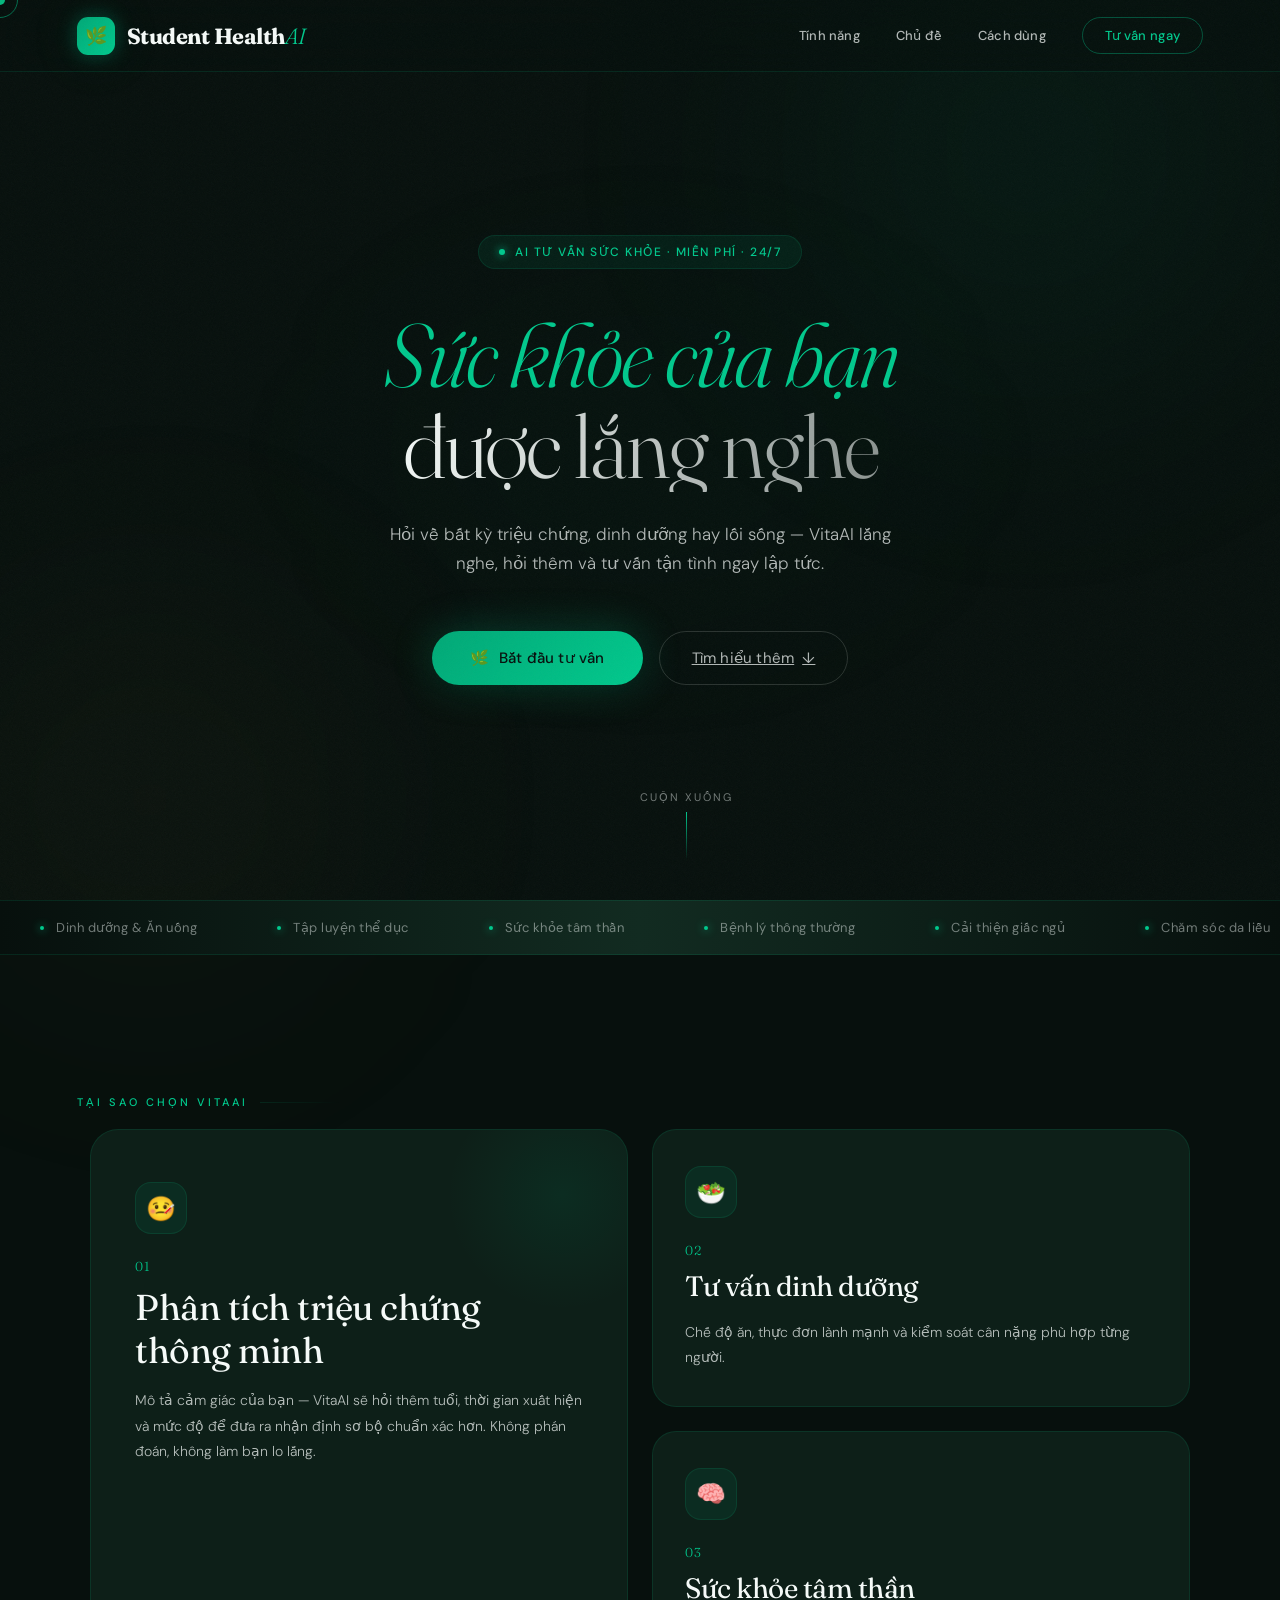
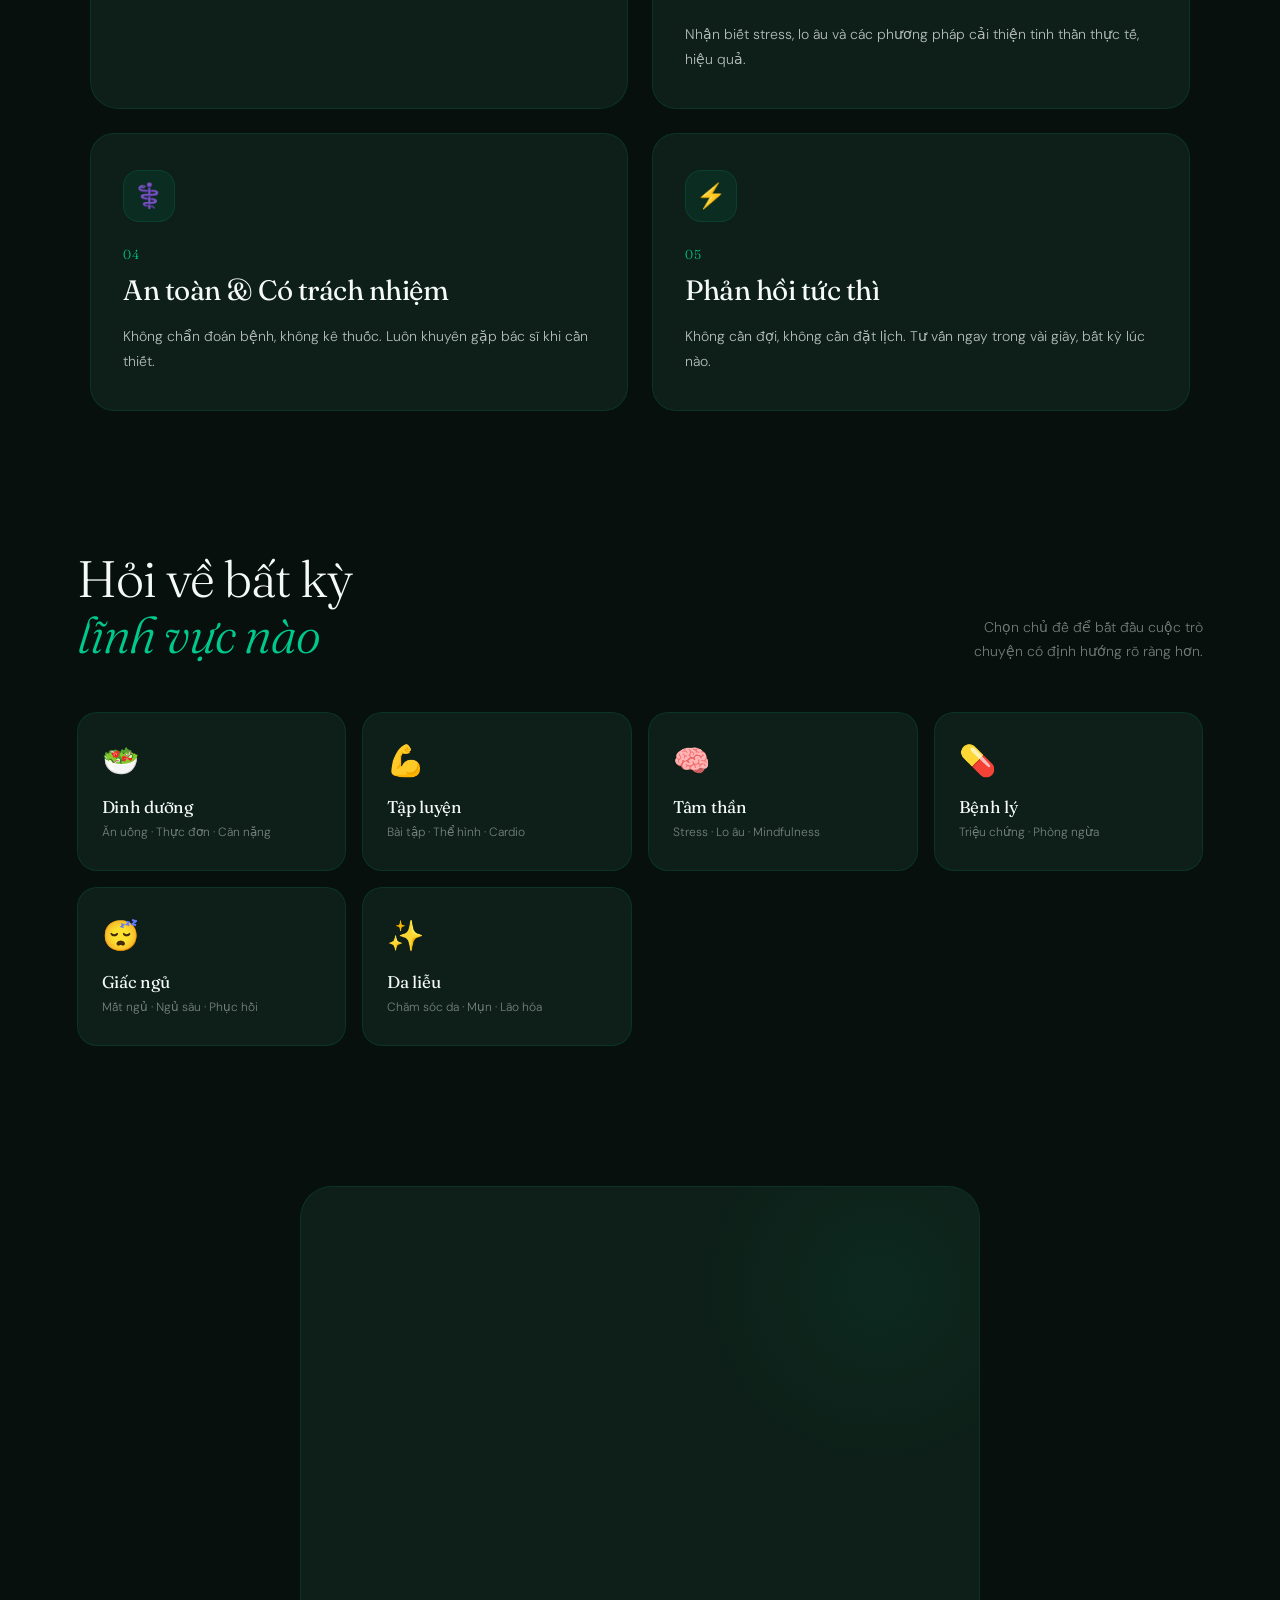
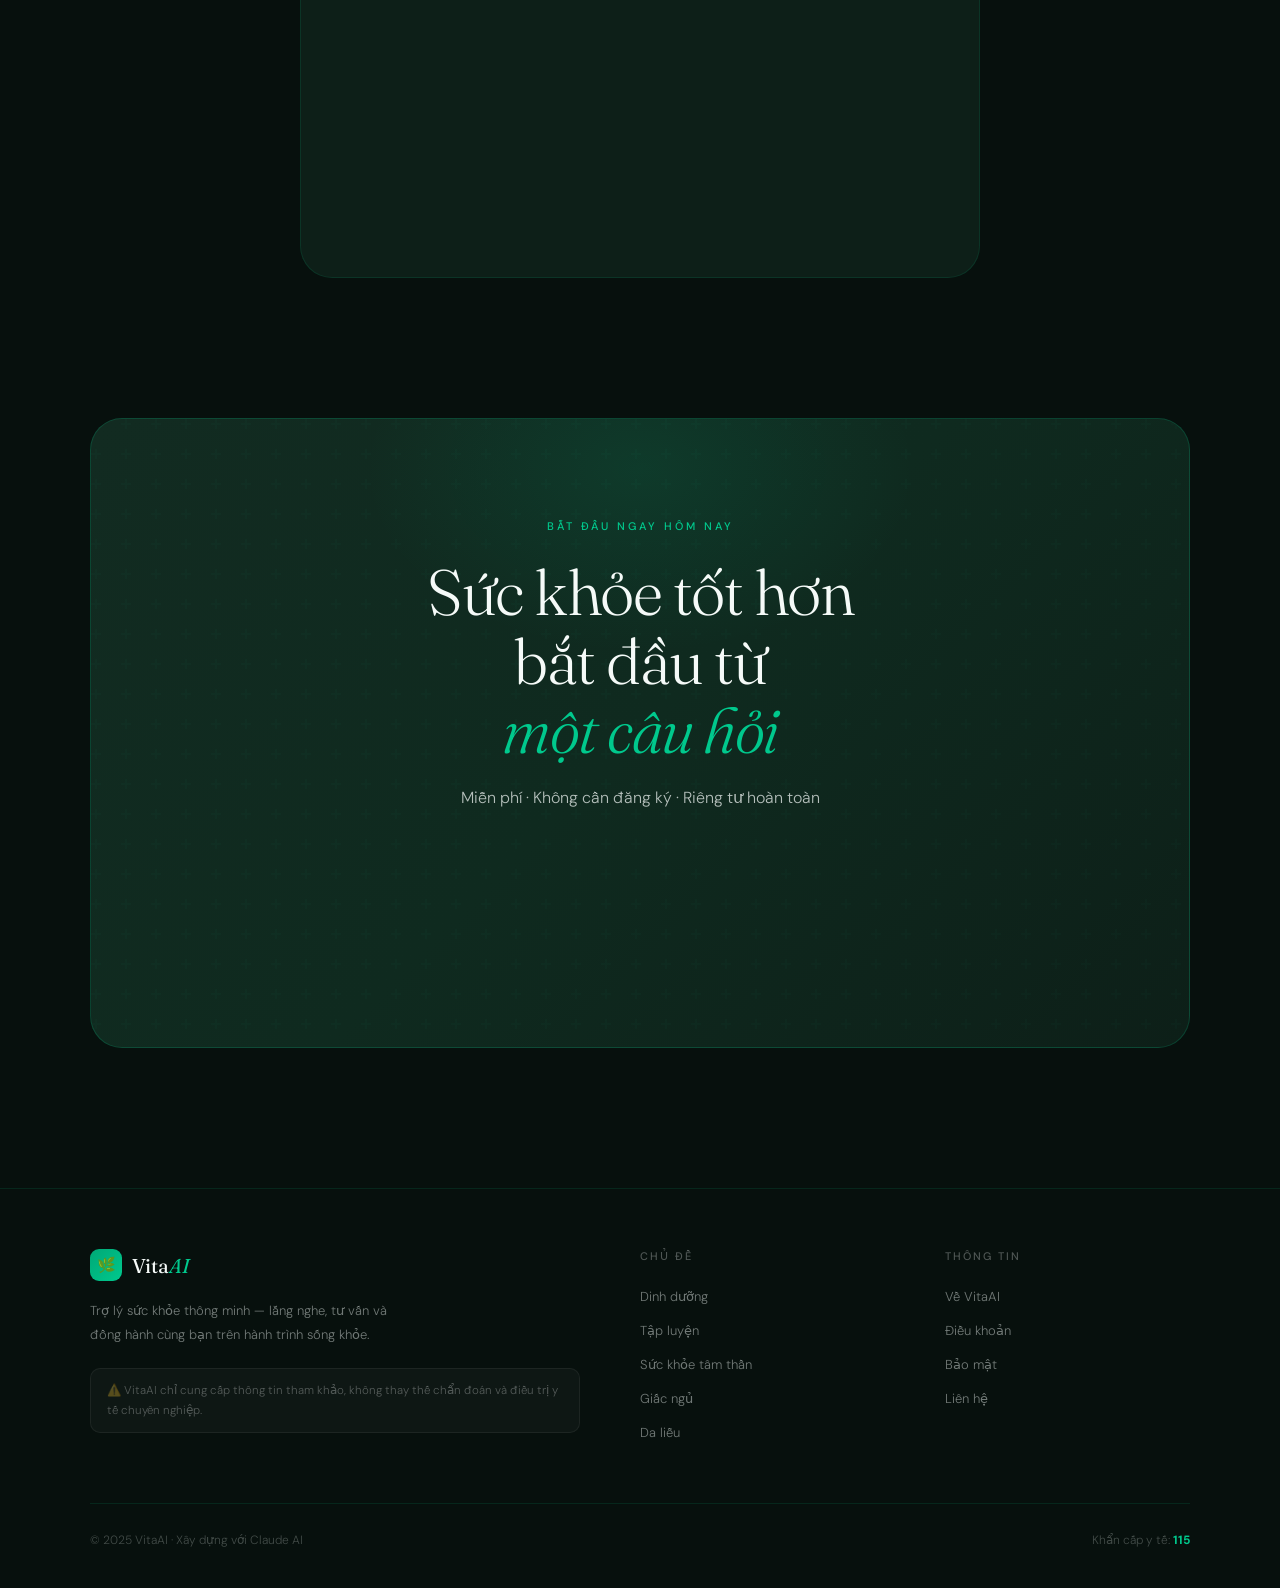
==== intro.html @ c7081c36 "Add files via upload" ====
<!DOCTYPE html>
<html lang="vi">
<head>
<meta charset="UTF-8">
<meta name="viewport" content="width=device-width, initial-scale=1.0">
<title>Student health AI — Tư Vấn Sức Khỏe</title>
<link href="https://fonts.googleapis.com/css2?family=Fraunces:ital,opsz,wght@0,9..144,300;0,9..144,400;0,9..144,700;1,9..144,300;1,9..144,600&family=DM+Sans:wght@300;400;500&display=swap" rel="stylesheet">
<style>
*,*::before,*::after{box-sizing:border-box;margin:0;padding:0}

:root{
  --ink:#07100d;
  --ink2:#0d1f18;
  --ink3:#122b21;
  --jade:#00c98d;
  --jade2:#00a876;
  --jade-glow:rgba(0,201,141,0.18);
  --jade-pale:rgba(0,201,141,0.08);
  --gold:#d4a843;
  --gold-pale:rgba(212,168,67,0.12);
  --white:#f5faf8;
  --fog:rgba(245,250,248,0.55);
  --mist:rgba(245,250,248,0.08);
  --border:rgba(0,201,141,0.12);
  --text-dim:rgba(245,250,248,0.45);
  --text-mid:rgba(245,250,248,0.72);
}

html{scroll-behavior:smooth;overflow-x:hidden}
body{font-family:'DM Sans',sans-serif;background:var(--ink);color:var(--white);overflow-x:hidden;cursor:default}

/* ── CURSOR ── */
.cursor{
  position:fixed;width:10px;height:10px;
  background:var(--jade);border-radius:50%;
  pointer-events:none;z-index:9999;
  transition:transform .15s ease,opacity .3s;
  transform:translate(-50%,-50%);
  mix-blend-mode:difference;
}

.cursor-ring{
  position:fixed;width:36px;height:36px;
  border:1.5px solid rgba(0,201,141,0.5);
  border-radius:50%;pointer-events:none;z-index:9998;
  transform:translate(-50%,-50%);
  transition:width .25s,height .25s,border-color .25s;
}

body:has(a:hover) .cursor-ring,
body:has(button:hover) .cursor-ring{
  width:52px;height:52px;
  border-color:rgba(0,201,141,0.9);
}

/* ── GRAIN ── */
.grain{
  position:fixed;inset:0;pointer-events:none;z-index:999;opacity:.035;
  background-image:url("data:image/svg+xml,%3Csvg viewBox='0 0 512 512' xmlns='http://www.w3.org/2000/svg'%3E%3Cfilter id='n'%3E%3CfeTurbulence type='fractalNoise' baseFrequency='.75' numOctaves='4' stitchTiles='stitch'/%3E%3C/filter%3E%3Crect width='100%25' height='100%25' filter='url(%23n)'/%3E%3C/svg%3E");
  background-size:200px;
  animation:grainAnim 8s steps(10) infinite;
}

@keyframes grainAnim{
  0%{transform:translate(0,0)}
  10%{transform:translate(-2%,-3%)}
  20%{transform:translate(3%,2%)}
  30%{transform:translate(-1%,4%)}
  40%{transform:translate(4%,-1%)}
  50%{transform:translate(-3%,3%)}
  60%{transform:translate(2%,-4%)}
  70%{transform:translate(-4%,1%)}
  80%{transform:translate(1%,3%)}
  90%{transform:translate(3%,-2%)}
  100%{transform:translate(-1%,-1%)}
}

/* ── AMBIENT LIGHTS ── */
.ambient{position:fixed;pointer-events:none;border-radius:50%;filter:blur(120px);z-index:0}
.amb1{top:-200px;right:-100px;width:700px;height:700px;background:radial-gradient(circle,rgba(0,201,141,0.07) 0%,transparent 70%);animation:ambFloat 12s ease-in-out infinite}
.amb2{bottom:-200px;left:-150px;width:600px;height:600px;background:radial-gradient(circle,rgba(212,168,67,0.05) 0%,transparent 70%);animation:ambFloat 16s ease-in-out infinite reverse}
.amb3{top:50%;left:50%;transform:translate(-50%,-50%);width:800px;height:400px;background:radial-gradient(ellipse,rgba(0,201,141,0.04) 0%,transparent 65%)}

@keyframes ambFloat{
  0%,100%{transform:translate(0,0) scale(1)}
  50%{transform:translate(30px,-30px) scale(1.05)}
}

/* ── NAV ── */
nav{
  position:fixed;top:0;left:0;right:0;z-index:100;
  display:flex;align-items:center;justify-content:space-between;
  padding:0 6%;height:72px;
  background:rgba(7,16,13,0.7);
  backdrop-filter:blur(32px);
  -webkit-backdrop-filter:blur(32px);
  border-bottom:1px solid var(--border);
  transition:all .3s;
}

.logo{display:flex;align-items:center;gap:12px;text-decoration:none}

.logo-mark{
  width:38px;height:38px;
  background:linear-gradient(135deg,var(--jade2),var(--jade));
  border-radius:11px;
  display:flex;align-items:center;justify-content:center;
  font-size:18px;
  box-shadow:0 0 20px rgba(0,201,141,0.3),0 0 60px rgba(0,201,141,0.1);
}

.logo-type{
  font-family:'Fraunces',serif;
  font-size:22px;font-weight:700;
  color:var(--white);letter-spacing:-0.5px;
}

.logo-type em{font-style:italic;color:var(--jade);font-weight:300}

.nav-right{display:flex;align-items:center;gap:36px}

.nav-link{
  font-size:13px;font-weight:500;
  color:var(--text-mid);
  text-decoration:none;
  transition:color .2s;
  letter-spacing:0.2px;
}

.nav-link:hover{color:var(--white)}

.nav-btn{
  background:transparent;
  border:1px solid rgba(0,201,141,0.35);
  border-radius:30px;
  padding:9px 22px;
  font-size:13px;font-weight:500;
  color:var(--jade);cursor:pointer;
  font-family:'DM Sans',sans-serif;
  transition:all .25s;
  letter-spacing:0.3px;
}

.nav-btn:hover{
  background:var(--jade);color:var(--ink);
  box-shadow:0 0 30px rgba(0,201,141,0.3);
}

/* ── HERO ── */
.hero{
  min-height:100vh;
  display:flex;flex-direction:column;
  align-items:center;justify-content:center;
  text-align:center;
  padding:100px 6% 80px;
  position:relative;z-index:2;
}

.hero-eyebrow{
  display:inline-flex;align-items:center;gap:10px;
  border:1px solid var(--border);
  border-radius:30px;
  padding:8px 20px;
  font-size:12px;font-weight:500;
  color:var(--jade);
  letter-spacing:1.5px;text-transform:uppercase;
  margin-bottom:40px;
  background:var(--jade-pale);
  opacity:0;
  animation:riseUp .8s ease .1s forwards;
}

.eyebrow-dot{
  width:6px;height:6px;background:var(--jade);
  border-radius:50%;
  box-shadow:0 0 8px var(--jade);
  animation:dotPulse 2s infinite;
}

@keyframes dotPulse{
  0%,100%{box-shadow:0 0 8px var(--jade);opacity:1}
  50%{box-shadow:0 0 20px var(--jade);opacity:.6}
}

.hero-h1{
  font-family:'Fraunces',serif;
  font-size:clamp(52px,7vw,96px);
  font-weight:300;
  line-height:1.02;
  letter-spacing:-2px;
  color:var(--white);
  margin-bottom:28px;
  max-width:900px;
  opacity:0;
  animation:riseUp .9s ease .25s forwards;
}

.hero-h1 .italic{
  font-style:italic;
  font-weight:300;
  color:var(--jade);
  display:block;
}

.hero-h1 .line2{
  display:block;
  background:linear-gradient(90deg,var(--white) 0%,rgba(245,250,248,.55) 100%);
  -webkit-background-clip:text;
  -webkit-text-fill-color:transparent;
  background-clip:text;
}

.hero-sub{
  font-size:17px;font-weight:300;
  color:var(--text-mid);
  line-height:1.75;
  max-width:520px;
  margin:0 auto 52px;
  opacity:0;
  animation:riseUp .9s ease .4s forwards;
}

.hero-actions{
  display:flex;gap:16px;justify-content:center;flex-wrap:wrap;
  opacity:0;
  animation:riseUp .9s ease .55s forwards;
}

.btn-main{
  background:linear-gradient(135deg,var(--jade2),var(--jade));
  color:var(--ink);
  padding:16px 38px;border-radius:50px;
  font-size:15px;font-weight:500;
  border:none;cursor:pointer;
  display:inline-flex;align-items:center;gap:10px;
  font-family:'DM Sans',sans-serif;
  box-shadow:0 0 40px rgba(0,201,141,0.25),0 8px 24px rgba(0,0,0,0.3);
  transition:all .3s;
  letter-spacing:0.2px;
}

.btn-main:hover{
  transform:translateY(-3px);
  box-shadow:0 0 60px rgba(0,201,141,0.4),0 16px 40px rgba(0,0,0,0.4);
}

.btn-ghost{
  background:transparent;
  color:var(--text-mid);
  padding:16px 32px;border-radius:50px;
  font-size:15px;font-weight:400;
  border:1px solid rgba(245,250,248,0.15);cursor:pointer;
  display:inline-flex;align-items:center;gap:8px;
  font-family:'DM Sans',sans-serif;
  transition:all .25s;letter-spacing:0.2px;
}

.btn-ghost:hover{color:var(--white);border-color:rgba(245,250,248,0.4)}

/* Hero scroll indicator */
.scroll-hint{
  position:absolute;bottom:40px;left:50%;transform:translateX(-50%);
  display:flex;flex-direction:column;align-items:center;gap:8px;
  opacity:0;animation:riseUp .9s ease 1.2s forwards;
}

.scroll-hint span{font-size:11px;color:var(--text-dim);letter-spacing:2px;text-transform:uppercase}

.scroll-line{
  width:1px;height:48px;
  background:linear-gradient(to bottom,var(--jade),transparent);
  animation:scrollDrop 2s ease-in-out infinite;
}

@keyframes scrollDrop{
  0%{transform:scaleY(0);transform-origin:top}
  50%{transform:scaleY(1);transform-origin:top}
  51%{transform:scaleY(1);transform-origin:bottom}
  100%{transform:scaleY(0);transform-origin:bottom}
}

/* ── MARQUEE STRIP ── */
.strip{
  position:relative;z-index:2;
  border-top:1px solid var(--border);
  border-bottom:1px solid var(--border);
  padding:18px 0;
  overflow:hidden;
  background:linear-gradient(90deg,var(--ink),var(--ink3),var(--ink));
}

.strip-track{
  display:flex;gap:0;
  animation:marquee 25s linear infinite;
  width:max-content;
}

.strip-item{
  display:flex;align-items:center;gap:12px;
  padding:0 40px;
  font-size:13px;font-weight:400;
  color:var(--text-dim);
  letter-spacing:0.5px;
  white-space:nowrap;
}

.strip-item .dot{
  width:4px;height:4px;background:var(--jade);border-radius:50%;
  box-shadow:0 0 8px var(--jade);
}

@keyframes marquee{
  0%{transform:translateX(0)}
  100%{transform:translateX(-50%)}
}

/* ── FEATURES ── */
.features{
  padding:140px 6%;
  position:relative;z-index:2;
}

.section-label{
  font-size:11px;font-weight:500;
  color:var(--jade);
  letter-spacing:3px;text-transform:uppercase;
  margin-bottom:20px;
  display:flex;align-items:center;gap:12px;
}

.section-label::after{
  content:'';flex:1;height:1px;
  background:linear-gradient(to right,var(--border),transparent);
  max-width:80px;
}

.feat-layout{
  display:grid;
  grid-template-columns:1fr 1fr;
  gap:24px;
  max-width:1100px;margin:0 auto;
}

.feat-big{
  grid-row:span 2;
  background:var(--ink2);
  border:1px solid var(--border);
  border-radius:28px;
  padding:52px 44px;
  position:relative;overflow:hidden;
  transition:border-color .3s;
}

.feat-big::before{
  content:'';
  position:absolute;top:-60px;right:-60px;
  width:250px;height:250px;
  background:radial-gradient(circle,rgba(0,201,141,0.08) 0%,transparent 65%);
  border-radius:50%;
  transition:all .5s;
}

.feat-big:hover{border-color:rgba(0,201,141,0.3)}
.feat-big:hover::before{width:400px;height:400px;opacity:1.5}

.feat-small{
  background:var(--ink2);
  border:1px solid var(--border);
  border-radius:24px;
  padding:36px 32px;
  position:relative;overflow:hidden;
  transition:all .3s;
}

.feat-small:hover{
  border-color:rgba(0,201,141,0.25);
  transform:translateY(-4px);
  background:var(--ink3);
}

.feat-icon{
  width:52px;height:52px;
  background:var(--jade-pale);
  border:1px solid var(--border);
  border-radius:16px;
  display:flex;align-items:center;justify-content:center;
  font-size:24px;
  margin-bottom:24px;
  transition:all .3s;
}

.feat-big:hover .feat-icon,
.feat-small:hover .feat-icon{
  background:rgba(0,201,141,0.15);
  border-color:rgba(0,201,141,0.3);
  box-shadow:0 0 20px rgba(0,201,141,0.15);
}

.feat-num{
  font-family:'Fraunces',serif;
  font-size:13px;font-weight:300;
  color:var(--jade);
  margin-bottom:12px;
  letter-spacing:1px;
}

.feat-h3{
  font-family:'Fraunces',serif;
  font-size:28px;font-weight:400;
  color:var(--white);
  line-height:1.2;
  margin-bottom:16px;
  letter-spacing:-0.5px;
}

.feat-big .feat-h3{font-size:36px}

.feat-p{
  font-size:14px;font-weight:300;
  color:var(--text-mid);
  line-height:1.8;
}

/* ── TOPICS ── */
.topics{
  padding:0 6% 140px;
  position:relative;z-index:2;
}

.topics-header{
  display:flex;align-items:flex-end;justify-content:space-between;
  margin-bottom:48px;
}

.topics-title{
  font-family:'Fraunces',serif;
  font-size:clamp(34px,4vw,52px);font-weight:300;
  color:var(--white);
  letter-spacing:-1px;
  line-height:1.1;
}

.topics-title em{font-style:italic;color:var(--jade)}

.topics-sub{
  font-size:14px;font-weight:300;
  color:var(--text-dim);
  max-width:260px;
  text-align:right;line-height:1.7;
}

.topics-grid{
  display:grid;
  grid-template-columns:repeat(4,1fr);
  gap:16px;
}

.topic-card{
  background:var(--ink2);
  border:1px solid var(--border);
  border-radius:20px;
  padding:28px 24px;
  cursor:pointer;
  transition:all .3s cubic-bezier(.34,1.4,.64,1);
  text-decoration:none;display:block;
  position:relative;overflow:hidden;
}

.topic-card::after{
  content:'→';
  position:absolute;
  top:20px;right:20px;
  font-size:16px;
  color:var(--jade);
  opacity:0;
  transition:all .3s;
  transform:translate(-4px,4px);
}

.topic-card:hover{
  transform:translateY(-6px);
  border-color:rgba(0,201,141,0.35);
  background:var(--ink3);
  box-shadow:0 20px 60px rgba(0,0,0,0.4),0 0 40px rgba(0,201,141,0.08);
}

.topic-card:hover::after{opacity:1;transform:translate(0,0)}

.topic-emoji{font-size:30px;margin-bottom:16px;display:block}

.topic-name{
  font-family:'Fraunces',serif;
  font-size:17px;font-weight:400;
  color:var(--white);
  margin-bottom:6px;
  letter-spacing:-0.3px;
}

.topic-desc{
  font-size:12px;font-weight:300;
  color:var(--text-dim);
  line-height:1.6;
}

/* ── HOW ── */
.how{
  padding:0 6% 140px;
  position:relative;z-index:2;
}

.how-inner{
  background:var(--ink2);
  border:1px solid var(--border);
  border-radius:32px;
  padding:72px;
  max-width:1100px;margin:0 auto;
  display:grid;
  grid-template-columns:1fr;
  gap:0;
  align-items:center;
  max-width:680px;
  position:relative;overflow:hidden;
}

.how-inner::before{
  content:'';
  position:absolute;
  top:-100px;right:-100px;
  width:400px;height:400px;
  background:radial-gradient(circle,rgba(0,201,141,0.06) 0%,transparent 65%);
  border-radius:50%;pointer-events:none;
}

.how-steps-list{
  display:flex;flex-direction:column;gap:0;
}

.how-step{
  display:flex;gap:20px;
  padding:28px 0;
  border-bottom:1px solid var(--border);
  transition:all .3s;
}

.how-step:first-child{padding-top:0}
.how-step:last-child{border-bottom:none;padding-bottom:0}

.how-step:hover .step-num{background:var(--jade);color:var(--ink)}

.step-num{
  width:36px;height:36px;
  border:1px solid var(--border);
  border-radius:10px;
  display:flex;align-items:center;justify-content:center;
  font-family:'Fraunces',serif;
  font-size:15px;font-weight:400;
  color:var(--jade);
  flex-shrink:0;
  transition:all .3s;
}

.step-content{}
.step-t{font-size:15px;font-weight:500;color:var(--white);margin-bottom:5px}
.step-d{font-size:13px;font-weight:300;color:var(--text-mid);line-height:1.7}

/* Chat preview in how section */
.chat-preview{
  background:var(--ink);
  border:1px solid var(--border);
  border-radius:24px;
  overflow:hidden;
}

.cp-hdr{
  background:linear-gradient(135deg,var(--ink3),#1a3d2d);
  padding:18px 20px;
  display:flex;align-items:center;gap:12px;
  border-bottom:1px solid var(--border);
}

.cp-av2{
  width:38px;height:38px;
  background:linear-gradient(135deg,var(--jade2),var(--jade));
  border-radius:50%;
  display:flex;align-items:center;justify-content:center;
  font-size:18px;
  box-shadow:0 0 16px rgba(0,201,141,0.3);
  position:relative;
}

.cp-av2::after{
  content:'';
  position:absolute;bottom:1px;right:1px;
  width:9px;height:9px;background:#4ade80;
  border-radius:50%;border:2px solid var(--ink3);
}

.cp-hdr-name{font-size:13px;font-weight:500;color:var(--white)}
.cp-hdr-sub{font-size:11px;color:var(--text-dim);margin-top:1px}

.cp-msgs2{padding:20px;display:flex;flex-direction:column;gap:12px}

.cp-row{display:flex;gap:8px}
.cp-row.u{flex-direction:row-reverse}

.cp-bub{
  max-width:82%;
  padding:10px 14px;border-radius:16px;
  font-size:12.5px;line-height:1.6;font-weight:300;
}

.cp-row.b .cp-bub{
  background:var(--ink3);color:var(--text-mid);
  border-bottom-left-radius:3px;
}

.cp-row.u .cp-bub{
  background:linear-gradient(135deg,var(--jade2),var(--jade));
  color:var(--ink);font-weight:500;
  border-bottom-right-radius:3px;
}

.cp-inp2{
  margin:0 20px 20px;
  background:var(--ink3);
  border:1px solid var(--border);
  border-radius:14px;
  padding:12px 14px;
  display:flex;align-items:center;gap:10px;
}

.cp-inp2 span{flex:1;font-size:12px;color:var(--text-dim)}

.cp-snd{
  width:28px;height:28px;
  background:linear-gradient(135deg,var(--jade2),var(--jade));
  border-radius:8px;
  display:flex;align-items:center;justify-content:center;
  font-size:12px;color:var(--ink);
}

/* ── CTA ── */
.cta-section{
  padding:0 6% 140px;
  position:relative;z-index:2;
}

.cta-inner{
  background:linear-gradient(135deg,var(--ink3) 0%,#0f2a1f 50%,var(--ink2) 100%);
  border:1px solid rgba(0,201,141,0.2);
  border-radius:32px;
  padding:100px 80px;
  text-align:center;
  position:relative;overflow:hidden;
  max-width:1100px;margin:0 auto;
}

.cta-inner::before{
  content:'';
  position:absolute;
  top:-150px;left:50%;transform:translateX(-50%);
  width:600px;height:400px;
  background:radial-gradient(ellipse,rgba(0,201,141,0.1) 0%,transparent 65%);
  pointer-events:none;
}

.cta-inner::after{
  content:'';
  position:absolute;inset:0;
  background:url("data:image/svg+xml,%3Csvg width='60' height='60' viewBox='0 0 60 60' xmlns='http://www.w3.org/2000/svg'%3E%3Cg fill='none' fill-rule='evenodd'%3E%3Cg fill='%2300c98d' fill-opacity='0.025'%3E%3Cpath d='M36 34v-4h-2v4h-4v2h4v4h2v-4h4v-2h-4zm0-30V0h-2v4h-4v2h4v4h2V6h4V4h-4zM6 34v-4H4v4H0v2h4v4h2v-4h4v-2H6zM6 4V0H4v4H0v2h4v4h2V6h4V4H6z'/%3E%3C/g%3E%3C/g%3E%3C/svg%3E");
  border-radius:32px;
  pointer-events:none;
}

.cta-eyebrow{
  font-size:11px;font-weight:500;
  color:var(--jade);letter-spacing:3px;text-transform:uppercase;
  margin-bottom:24px;
}

.cta-h2{
  font-family:'Fraunces',serif;
  font-size:clamp(38px,5vw,68px);
  font-weight:300;letter-spacing:-1.5px;
  line-height:1.08;
  color:var(--white);
  margin-bottom:20px;
  position:relative;z-index:1;
}

.cta-h2 em{font-style:italic;color:var(--jade)}

.cta-p{
  font-size:16px;font-weight:300;
  color:var(--text-mid);
  line-height:1.7;
  margin-bottom:44px;
  position:relative;z-index:1;
}

.cta-actions{
  display:flex;gap:16px;justify-content:center;flex-wrap:wrap;
  position:relative;z-index:1;
}

.cta-note{
  margin-top:24px;
  font-size:12px;font-weight:300;
  color:var(--text-dim);
  position:relative;z-index:1;
}

/* ── FOOTER ── */
footer{
  position:relative;z-index:2;
  border-top:1px solid var(--border);
  padding:60px 6% 40px;
}

.footer-inner{
  max-width:1100px;margin:0 auto;
  display:grid;
  grid-template-columns:2fr 1fr 1fr;
  gap:60px;
  margin-bottom:48px;
}

.footer-brand-logo{
  display:flex;align-items:center;gap:10px;
  text-decoration:none;margin-bottom:18px;
}

.f-logo-mark{
  width:32px;height:32px;
  background:linear-gradient(135deg,var(--jade2),var(--jade));
  border-radius:9px;
  display:flex;align-items:center;justify-content:center;
  font-size:15px;
}

.f-logo-text{
  font-family:'Fraunces',serif;font-size:20px;font-weight:400;
  color:var(--white);
}

.f-logo-text em{font-style:italic;color:var(--jade)}

.footer-desc{
  font-size:13px;font-weight:300;
  color:var(--text-dim);line-height:1.8;
  margin-bottom:22px;max-width:300px;
}

.footer-disclaimer{
  font-size:11.5px;font-weight:300;
  color:rgba(245,250,248,0.3);
  padding:12px 16px;
  background:rgba(245,250,248,0.03);
  border:1px solid rgba(245,250,248,0.06);
  border-radius:10px;
  line-height:1.7;
}

.footer-col h4{
  font-size:11px;font-weight:500;
  letter-spacing:2px;text-transform:uppercase;
  color:rgba(245,250,248,0.3);
  margin-bottom:22px;
}

.footer-col ul{list-style:none}
.footer-col li{margin-bottom:13px}
.footer-col a{
  font-size:13px;font-weight:300;
  color:var(--text-dim);text-decoration:none;
  transition:color .2s;
}

.footer-col a:hover{color:var(--jade)}

.footer-bottom{
  max-width:1100px;margin:0 auto;
  padding-top:28px;border-top:1px solid var(--border);
  display:flex;justify-content:space-between;align-items:center;
  font-size:12px;font-weight:300;color:rgba(245,250,248,0.25);
}

.footer-bottom b{color:var(--jade)}

/* ── ANIMATIONS ── */
@keyframes riseUp{
  from{opacity:0;transform:translateY(22px)}
  to{opacity:1;transform:translateY(0)}
}

.rise{
  opacity:0;transform:translateY(28px);
  transition:opacity .7s ease,transform .7s ease;
}

.rise.in{opacity:1;transform:translateY(0)}

/* ── RESPONSIVE ── */
@media(max-width:900px){
  .feat-layout{grid-template-columns:1fr}
  .feat-big{grid-row:span 1}
  .topics-grid{grid-template-columns:repeat(2,1fr)}
  .how-inner{grid-template-columns:1fr;padding:48px 32px}
  .chat-preview{display:none}
  .footer-inner{grid-template-columns:1fr;gap:32px}
  .footer-bottom{flex-direction:column;gap:8px;text-align:center}
  .nav-right .nav-link{display:none}
}

@media(max-width:600px){
  nav{padding:0 4%}
  .hero,.features,.topics,.how,.cta-section{padding-left:4%;padding-right:4%}
  .hero-h1{font-size:44px;letter-spacing:-1px}
  .cta-inner{padding:52px 28px}
  .topics-header{flex-direction:column;gap:12px}
  .topics-sub{text-align:left}
  .topics-grid{grid-template-columns:repeat(2,1fr)}
  .how-inner{padding:36px 24px}
  footer{padding:52px 4% 32px}
}
</style>
</head>
<body>

<!-- GRAIN & AMBIENT -->
<div class="grain"></div>
<div class="ambient amb1"></div>
<div class="ambient amb2"></div>
<div class="ambient amb3"></div>

<!-- CUSTOM CURSOR -->
<div class="cursor" id="cur"></div>
<div class="cursor-ring" id="curR"></div>

<!-- ── NAV ── -->
<nav id="nav">
  <a href="#" class="logo">
    <div class="logo-mark">🌿</div>
    <div class="logo-type">Student Health<em>AI</em></div>
  </a>
  <div class="nav-right">
    <a href="#features" class="nav-link">Tính năng</a>
    <a href="#topics" class="nav-link">Chủ đề</a>
    <a href="#how" class="nav-link">Cách dùng</a>
    <button class="nav-btn" onclick="openConsultNow(event)">Tư vấn ngay</button>
  </div>
</nav>

<!-- ── HERO ── -->
<section class="hero">
  <div class="hero-eyebrow">
    <div class="eyebrow-dot"></div>
    AI Tư Vấn Sức Khỏe · Miễn Phí · 24/7
  </div>

  <h1 class="hero-h1">
    <span class="italic">Sức khỏe của bạn</span>
    <span class="line2">được lắng nghe</span>
  </h1>

  <p class="hero-sub">
    Hỏi về bất kỳ triệu chứng, dinh dưỡng hay lối sống — VitaAI lắng nghe, hỏi thêm và tư vấn tận tình ngay lập tức.
  </p>

  <div class="hero-actions">
    <button class="btn-main" onclick="openConsultNow(event)">
      <span>🌿</span> Bắt đầu tư vấn
    </button>
    <a href="#how" class="btn-ghost">
      Tìm hiểu thêm <span>↓</span>
    </a>
  </div>

  <div class="scroll-hint">
    <span>Cuộn xuống</span>
    <div class="scroll-line"></div>
  </div>
</section>

<!-- ── MARQUEE ── -->
<div class="strip">
  <div class="strip-track">
    <!-- duplicate for seamless loop -->
    <div class="strip-item"><div class="dot"></div>Dinh dưỡng & Ăn uống</div>
    <div class="strip-item"><div class="dot"></div>Tập luyện thể dục</div>
    <div class="strip-item"><div class="dot"></div>Sức khỏe tâm thần</div>
    <div class="strip-item"><div class="dot"></div>Bệnh lý thông thường</div>
    <div class="strip-item"><div class="dot"></div>Cải thiện giấc ngủ</div>
    <div class="strip-item"><div class="dot"></div>Chăm sóc da liễu</div>
    <div class="strip-item"><div class="dot"></div>Sức khỏe trẻ em</div>
    <div class="strip-item"><div class="dot"></div>Người cao tuổi</div>
    <div class="strip-item"><div class="dot"></div>Dinh dưỡng & Ăn uống</div>
    <div class="strip-item"><div class="dot"></div>Tập luyện thể dục</div>
    <div class="strip-item"><div class="dot"></div>Sức khỏe tâm thần</div>
    <div class="strip-item"><div class="dot"></div>Bệnh lý thông thường</div>
    <div class="strip-item"><div class="dot"></div>Cải thiện giấc ngủ</div>
    <div class="strip-item"><div class="dot"></div>Chăm sóc da liễu</div>
    <div class="strip-item"><div class="dot"></div>Sức khỏe trẻ em</div>
    <div class="strip-item"><div class="dot"></div>Người cao tuổi</div>
  </div>
</div>

<!-- ── FEATURES ── -->
<section class="features" id="features">
  <div class="section-label rise">Tại sao chọn VitaAI</div>

  <div class="feat-layout">
    <div class="feat-big rise">
      <div class="feat-icon">🤒</div>
      <div class="feat-num">01</div>
      <h3 class="feat-h3">Phân tích triệu chứng thông minh</h3>
      <p class="feat-p">Mô tả cảm giác của bạn — VitaAI sẽ hỏi thêm tuổi, thời gian xuất hiện và mức độ để đưa ra nhận định sơ bộ chuẩn xác hơn. Không phán đoán, không làm bạn lo lắng.</p>
    </div>

    <div class="feat-small rise">
      <div class="feat-icon">🥗</div>
      <div class="feat-num">02</div>
      <h3 class="feat-h3">Tư vấn dinh dưỡng</h3>
      <p class="feat-p">Chế độ ăn, thực đơn lành mạnh và kiểm soát cân nặng phù hợp từng người.</p>
    </div>

    <div class="feat-small rise">
      <div class="feat-icon">🧠</div>
      <div class="feat-num">03</div>
      <h3 class="feat-h3">Sức khỏe tâm thần</h3>
      <p class="feat-p">Nhận biết stress, lo âu và các phương pháp cải thiện tinh thần thực tế, hiệu quả.</p>
    </div>

    <div class="feat-small rise">
      <div class="feat-icon">⚕️</div>
      <div class="feat-num">04</div>
      <h3 class="feat-h3">An toàn & Có trách nhiệm</h3>
      <p class="feat-p">Không chẩn đoán bệnh, không kê thuốc. Luôn khuyên gặp bác sĩ khi cần thiết.</p>
    </div>

    <div class="feat-small rise">
      <div class="feat-icon">⚡</div>
      <div class="feat-num">05</div>
      <h3 class="feat-h3">Phản hồi tức thì</h3>
      <p class="feat-p">Không cần đợi, không cần đặt lịch. Tư vấn ngay trong vài giây, bất kỳ lúc nào.</p>
    </div>
  </div>
</section>

<!-- ── TOPICS ── -->
<section class="topics" id="topics">
  <div class="topics-header">
    <h2 class="topics-title rise">
      Hỏi về bất kỳ<br><em>lĩnh vực nào</em>
    </h2>
    <p class="topics-sub rise">Chọn chủ đề để bắt đầu cuộc trò chuyện có định hướng rõ ràng hơn.</p>
  </div>

  <div class="topics-grid">
    <a class="topic-card rise" href="#" href='#topics'>
      <span class="topic-emoji">🥗</span>
      <div class="topic-name">Dinh dưỡng</div>
      <div class="topic-desc">Ăn uống · Thực đơn · Cân nặng</div>
    </a>
    <a class="topic-card rise" href="#" href='#topics'>
      <span class="topic-emoji">💪</span>
      <div class="topic-name">Tập luyện</div>
      <div class="topic-desc">Bài tập · Thể hình · Cardio</div>
    </a>
    <a class="topic-card rise" href="#" href='#topics'>
      <span class="topic-emoji">🧠</span>
      <div class="topic-name">Tâm thần</div>
      <div class="topic-desc">Stress · Lo âu · Mindfulness</div>
    </a>
    <a class="topic-card rise" href="#" href='#topics'>
      <span class="topic-emoji">💊</span>
      <div class="topic-name">Bệnh lý</div>
      <div class="topic-desc">Triệu chứng · Phòng ngừa</div>
    </a>
    <a class="topic-card rise" href="#" href='#topics'>
      <span class="topic-emoji">😴</span>
      <div class="topic-name">Giấc ngủ</div>
      <div class="topic-desc">Mất ngủ · Ngủ sâu · Phục hồi</div>
    </a>
    <a class="topic-card rise" href="#" href='#topics'>
      <span class="topic-emoji">✨</span>
      <div class="topic-name">Da liễu</div>
      <div class="topic-desc">Chăm sóc da · Mụn · Lão hóa</div>
    </a>
    <a class="topic-card rise" href="#" href='#topics'>
      <span class="topic-emoji">👶</span>
      <div class="topic-name">Sức khỏe trẻ</div>
      <div class="topic-desc">Dinh dưỡng · Phát triển · Bệnh</div>
    </a>
    <a class="topic-card rise" href="#" href='#topics'>
      <span class="topic-emoji">🌿</span>
      <div class="topic-name">Người cao tuổi</div>
      <div class="topic-desc">Tim mạch · Xương khớp · Lão hóa</div>
    </a>
  </div>
</section>

<!-- ── HOW ── -->
<section class="how" id="how">
  <div class="how-inner">
    <div>
      <div class="section-label rise">Cách hoạt động</div>
      <h2 class="topics-title rise" style="margin-bottom:40px">
        Đơn giản,<br><em>hiệu quả</em>
      </h2>

      <div class="how-steps-list">
        <div class="how-step rise">
          <div class="step-num">1</div>
          <div class="step-content">
            <div class="step-t">Mô tả tình trạng của bạn</div>
            <div class="step-d">Kể về triệu chứng, cảm giác hoặc câu hỏi sức khỏe đang gặp.</div>
          </div>
        </div>
        <div class="how-step rise">
          <div class="step-num">2</div>
          <div class="step-content">
            <div class="step-t">VitaAI hỏi thêm để hiểu rõ hơn</div>
            <div class="step-d">Tuổi, giới tính, thời gian xuất hiện triệu chứng và mức độ ảnh hưởng.</div>
          </div>
        </div>
        <div class="how-step rise">
          <div class="step-num">3</div>
          <div class="step-content">
            <div class="step-t">Nhận lời khuyên cụ thể</div>
            <div class="step-d">Lời tư vấn thực tế, dễ áp dụng — kèm khuyến nghị gặp bác sĩ nếu cần.</div>
          </div>
        </div>
        <div class="how-step rise">
          <div class="step-num">4</div>
          <div class="step-content">
            <div class="step-t">Hỏi tiếp bất kỳ lúc nào</div>
            <div class="step-d">Chat dài hơi, VitaAI nhớ ngữ cảnh để tư vấn liền mạch, chính xác hơn.</div>
          </div>
        </div>
      </div>
    </div>

  </div>
</section>

<!-- ── CTA ── -->
<section class="cta-section">
  <div class="cta-inner">
    <div class="cta-eyebrow rise">Bắt đầu ngay hôm nay</div>
    <h2 class="cta-h2 rise">
      Sức khỏe tốt hơn<br>bắt đầu từ<br><em>một câu hỏi</em>
    </h2>
    <p class="cta-p rise">Miễn phí · Không cần đăng ký · Riêng tư hoàn toàn</p>
    <div class="cta-actions rise">
      <button class="btn-main" onclick="openConsultNow(event)">
        <span>💬</span> Tư vấn ngay miễn phí
      </button>
    </div>
    <div class="cta-note rise">
      ⚕️ Thông tin từ VitaAI chỉ mang tính tham khảo · Khẩn cấp gọi <b style="color:var(--jade)">115</b>
    </div>
  </div>
</section>

<!-- ── FOOTER ── -->
<footer>
  <div class="footer-inner">
    <div>
      <a href="#" class="footer-brand-logo">
        <div class="f-logo-mark">🌿</div>
        <div class="f-logo-text">Vita<em>AI</em></div>
      </a>
      <p class="footer-desc">Trợ lý sức khỏe thông minh — lắng nghe, tư vấn và đồng hành cùng bạn trên hành trình sống khỏe.</p>
      <div class="footer-disclaimer">
        ⚠️ VitaAI chỉ cung cấp thông tin tham khảo, không thay thế chẩn đoán và điều trị y tế chuyên nghiệp.
      </div>
    </div>

    <div class="footer-col">
      <h4>Chủ đề</h4>
      <ul>
        <li><a href="#" href='#topics'>Dinh dưỡng</a></li>
        <li><a href="#" href='#topics'>Tập luyện</a></li>
        <li><a href="#" href='#topics'>Sức khỏe tâm thần</a></li>
        <li><a href="#" href='#topics'>Giấc ngủ</a></li>
        <li><a href="#" href='#topics'>Da liễu</a></li>
      </ul>
    </div>

    <div class="footer-col">
      <h4>Thông tin</h4>
      <ul>
        <li><a href="#">Về VitaAI</a></li>
        <li><a href="#">Điều khoản</a></li>
        <li><a href="#">Bảo mật</a></li>
        <li><a href="#">Liên hệ</a></li>
      </ul>
    </div>
  </div>

  <div class="footer-bottom">
    <span>© 2025 VitaAI · Xây dựng với Claude AI</span>
    <span>Khẩn cấp y tế: <b>115</b></span>
  </div>
</footer>


<script>
function getCurrentUser() {
  try {
    const raw = localStorage.getItem('currentUser');
    if (!raw) return null;
    const parsed = JSON.parse(raw);
    if (!parsed || typeof parsed !== 'object') return null;
    return parsed;
  } catch (e) {
    return null;
  }
}

function openConsultNow(e) {
  if (e && typeof e.preventDefault === 'function') e.preventDefault();
  const user = getCurrentUser();
  if (user && user.email) {
    window.location.href = 'index.html?next=chat';
    return;
  }
  window.location.href = 'index.html?auth=login';
}

// ── CURSOR ──
const cur = document.getElementById('cur');
const curR = document.getElementById('curR');
let mx=0,my=0,rx=0,ry=0;
document.addEventListener('mousemove', e => {
  mx=e.clientX; my=e.clientY;
  cur.style.left=mx+'px'; cur.style.top=my+'px';
});
function animateCursor(){
  rx+=(mx-rx)*.12; ry+=(my-ry)*.12;
  curR.style.left=rx+'px'; curR.style.top=ry+'px';
  requestAnimationFrame(animateCursor);
}
animateCursor();
if('ontouchstart' in window){ cur.style.display='none'; curR.style.display='none'; }

// ── NAVBAR SCROLL ──
window.addEventListener('scroll', () => {
  const nav = document.getElementById('nav');
  nav.style.background = window.scrollY > 40 ? 'rgba(7,16,13,0.95)' : 'rgba(7,16,13,0.7)';
});

// ── SCROLL REVEAL ──
const obs = new IntersectionObserver((entries) => {
  entries.forEach((e, i) => {
    if (e.isIntersecting) setTimeout(() => e.target.classList.add('in'), i * 90);
  });
}, { threshold: 0.1 });
document.querySelectorAll('.rise').forEach(el => obs.observe(el));
</script>
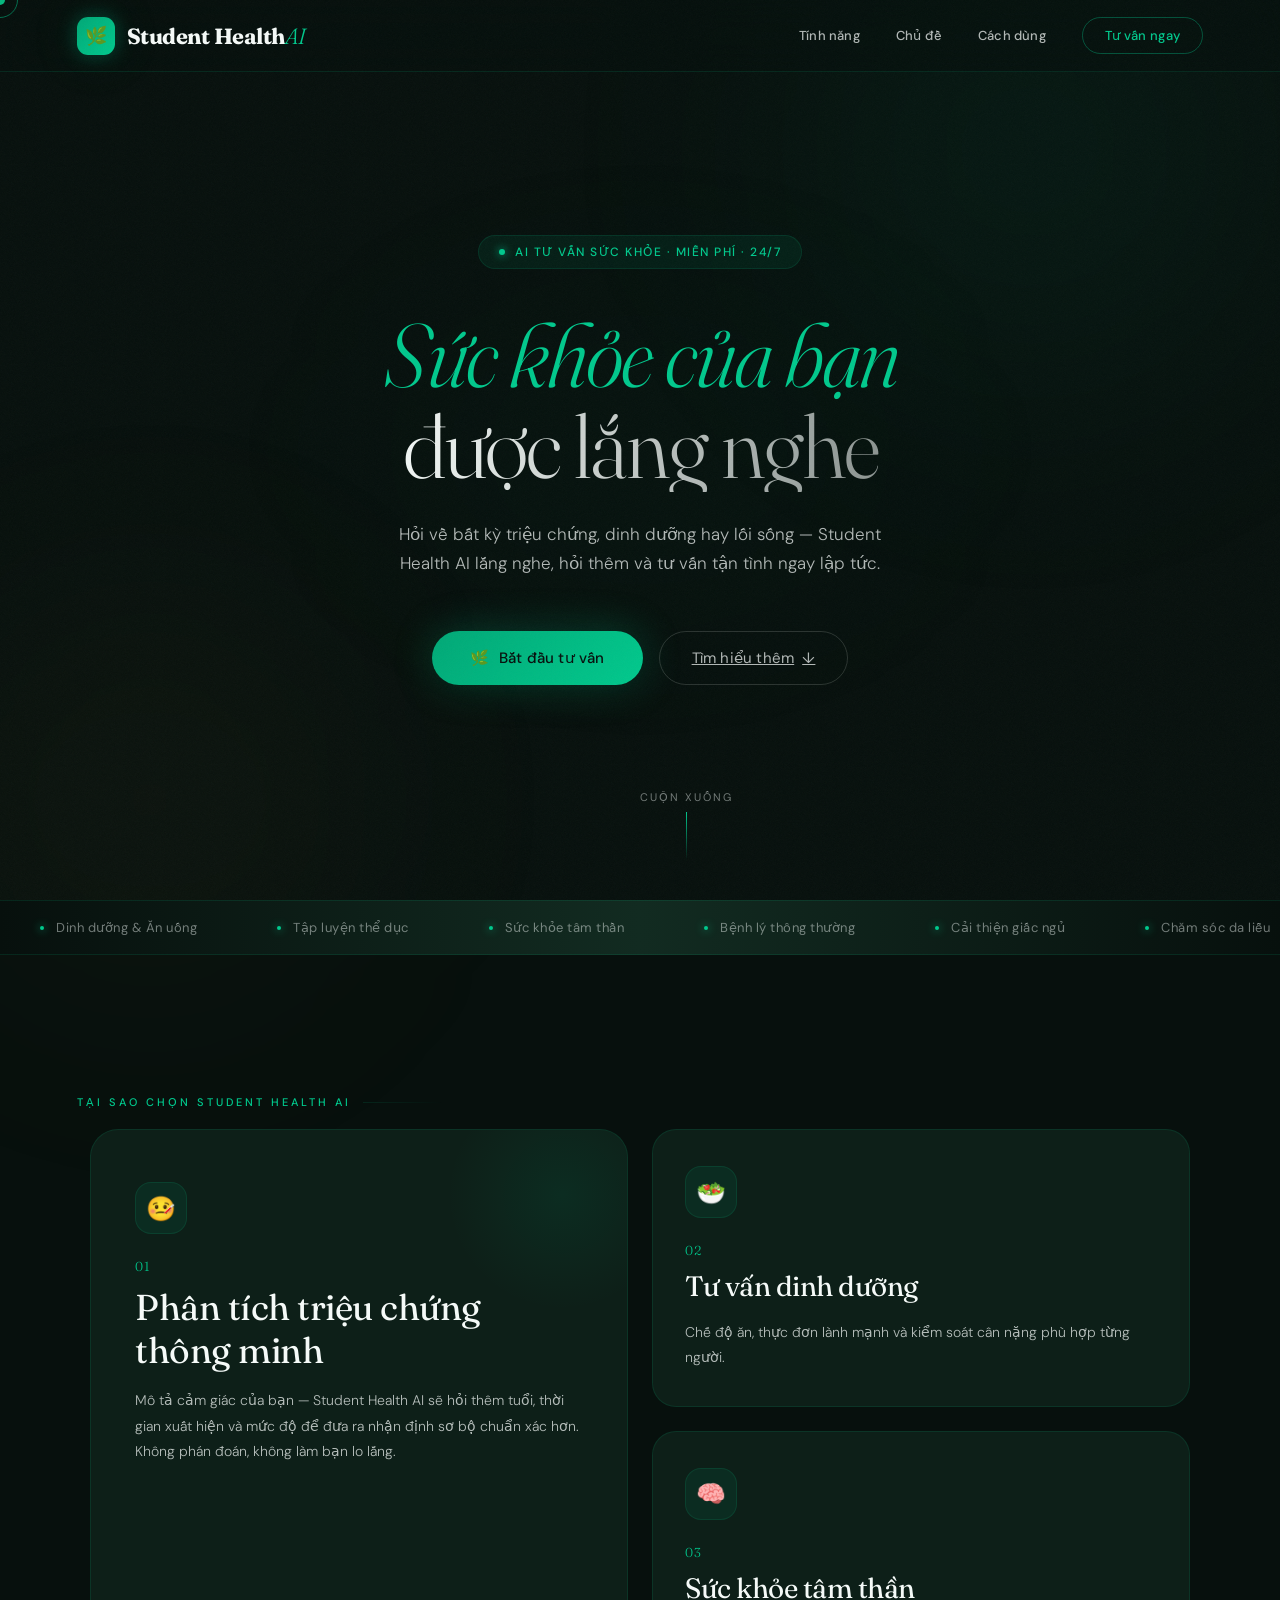
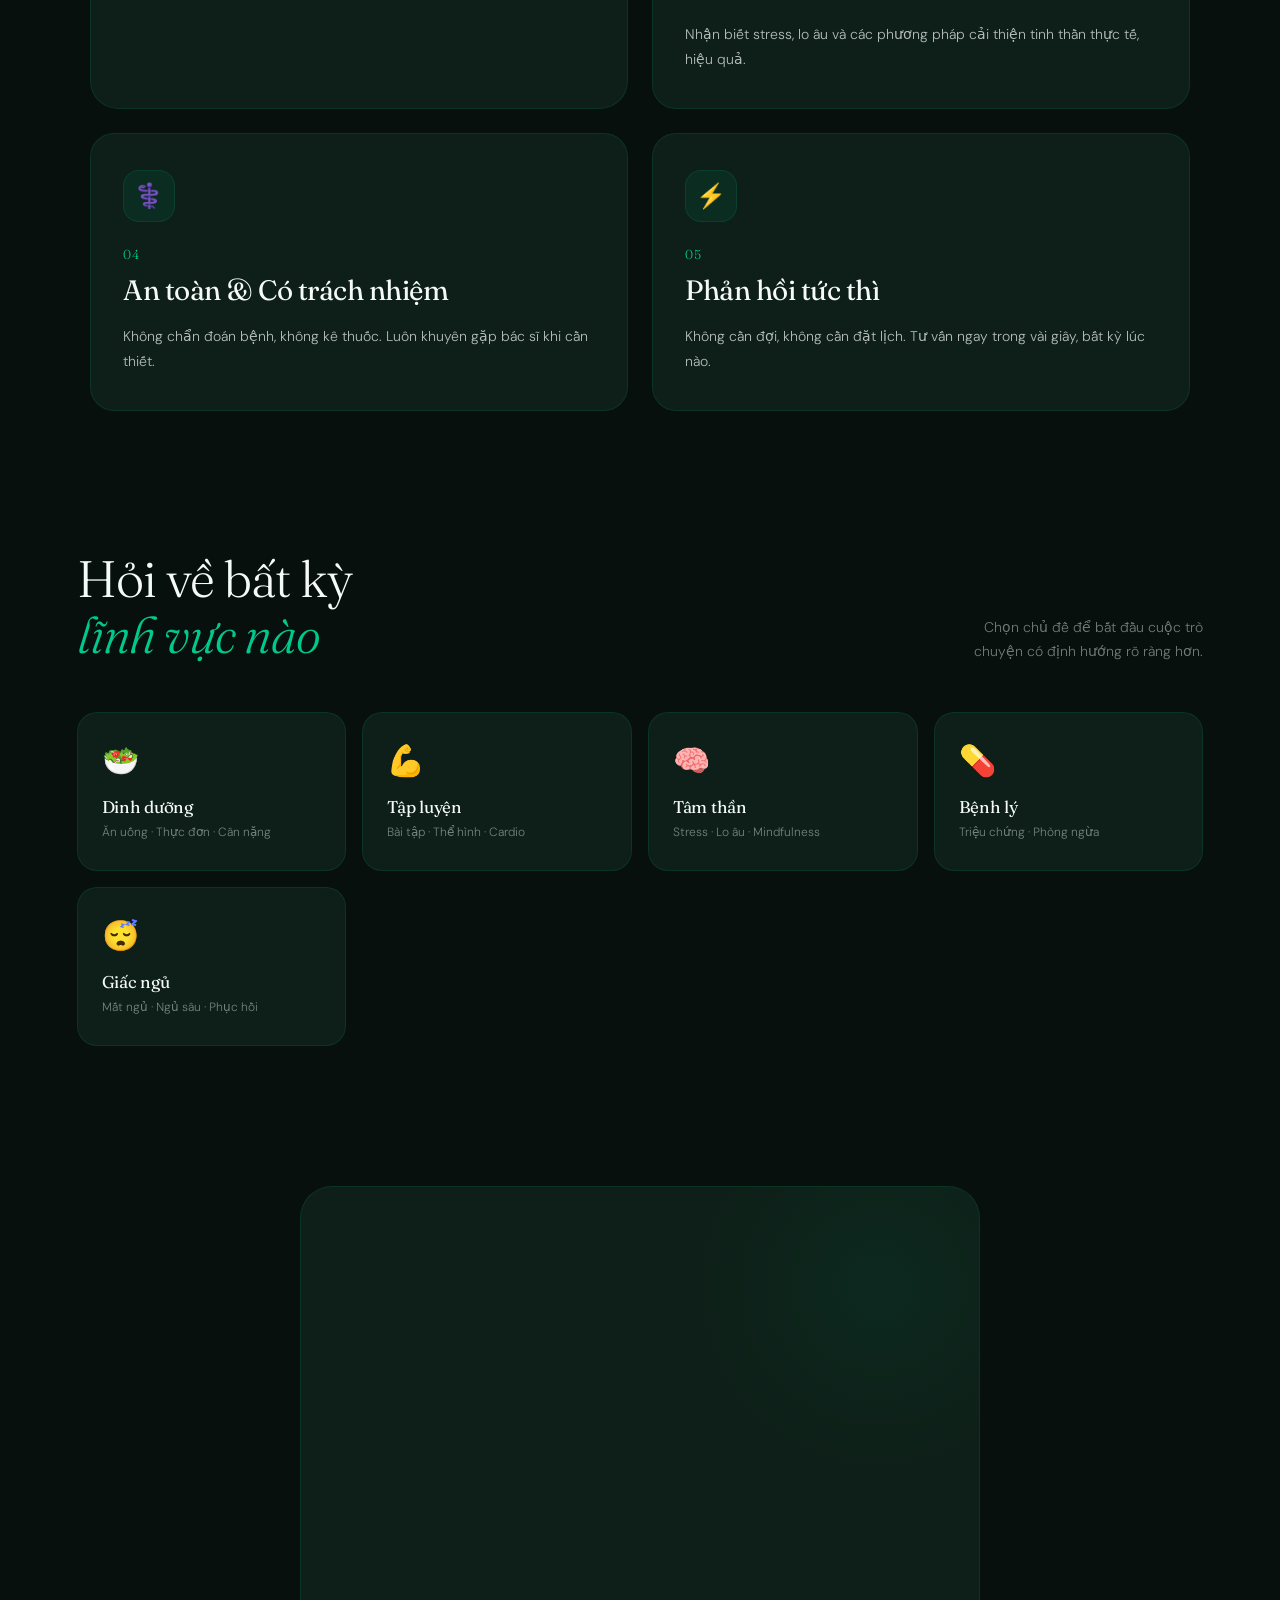
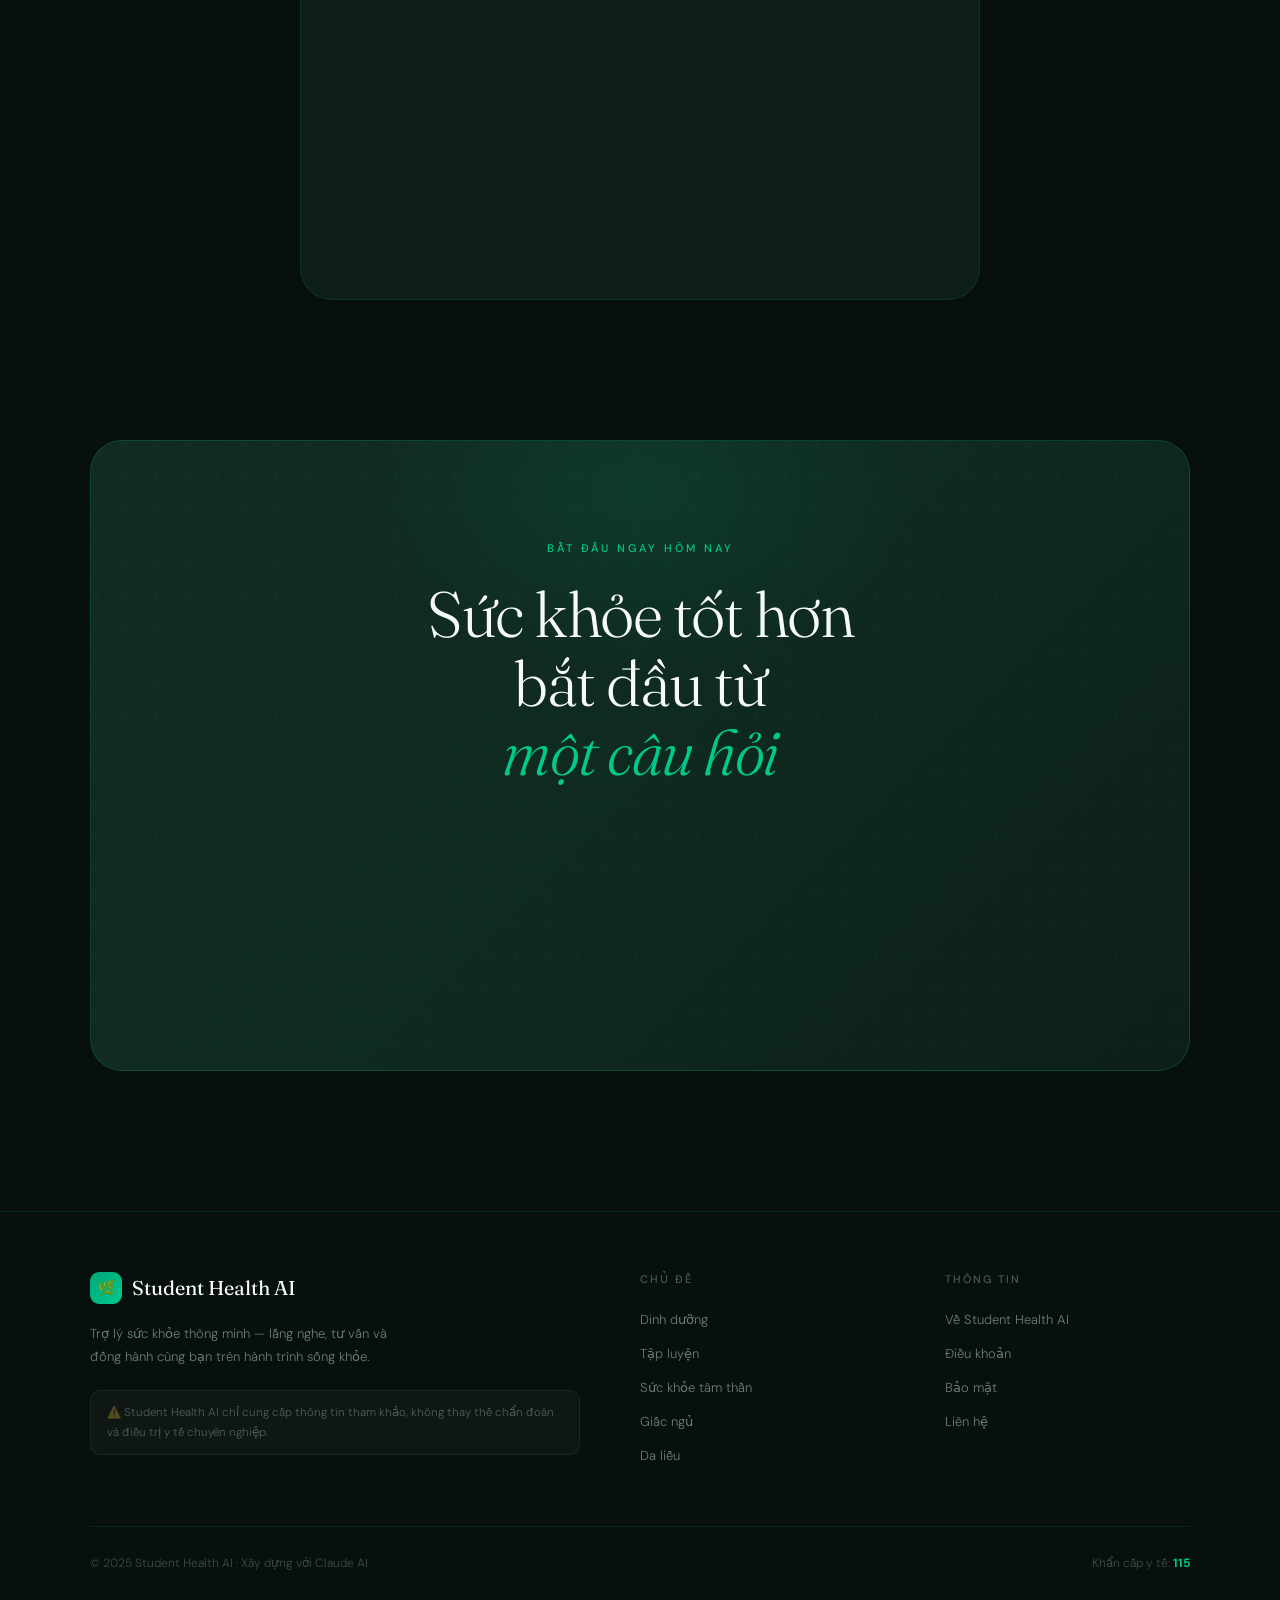
==== commit d4fa4457: "Add files via upload" ====
--- a/intro.html
+++ b/intro.html
@@ -3,7 +3,7 @@
 <head>
 <meta charset="UTF-8">
 <meta name="viewport" content="width=device-width, initial-scale=1.0">
-<title>Student health AI — Tư Vấn Sức Khỏe</title>
+<title>Student Health AI — Tư Vấn Sức Khỏe</title>
 <link href="https://fonts.googleapis.com/css2?family=Fraunces:ital,opsz,wght@0,9..144,300;0,9..144,400;0,9..144,700;1,9..144,300;1,9..144,600&family=DM+Sans:wght@300;400;500&display=swap" rel="stylesheet">
 <style>
 *,*::before,*::after{box-sizing:border-box;margin:0;padding:0}
@@ -864,7 +864,7 @@
   </h1>
 
   <p class="hero-sub">
-    Hỏi về bất kỳ triệu chứng, dinh dưỡng hay lối sống — VitaAI lắng nghe, hỏi thêm và tư vấn tận tình ngay lập tức.
+    Hỏi về bất kỳ triệu chứng, dinh dưỡng hay lối sống — Student Health AI lắng nghe, hỏi thêm và tư vấn tận tình ngay lập tức.
   </p>
 
   <div class="hero-actions">
@@ -907,14 +907,14 @@
 
 <!-- ── FEATURES ── -->
 <section class="features" id="features">
-  <div class="section-label rise">Tại sao chọn VitaAI</div>
+  <div class="section-label rise">Tại sao chọn Student Health AI</div>
 
   <div class="feat-layout">
     <div class="feat-big rise">
       <div class="feat-icon">🤒</div>
       <div class="feat-num">01</div>
       <h3 class="feat-h3">Phân tích triệu chứng thông minh</h3>
-      <p class="feat-p">Mô tả cảm giác của bạn — VitaAI sẽ hỏi thêm tuổi, thời gian xuất hiện và mức độ để đưa ra nhận định sơ bộ chuẩn xác hơn. Không phán đoán, không làm bạn lo lắng.</p>
+      <p class="feat-p">Mô tả cảm giác của bạn — Student Health AI sẽ hỏi thêm tuổi, thời gian xuất hiện và mức độ để đưa ra nhận định sơ bộ chuẩn xác hơn. Không phán đoán, không làm bạn lo lắng.</p>
     </div>
 
     <div class="feat-small rise">
@@ -1020,7 +1020,7 @@
         <div class="how-step rise">
           <div class="step-num">2</div>
           <div class="step-content">
-            <div class="step-t">VitaAI hỏi thêm để hiểu rõ hơn</div>
+            <div class="step-t">Student Health AI hỏi thêm để hiểu rõ hơn</div>
             <div class="step-d">Tuổi, giới tính, thời gian xuất hiện triệu chứng và mức độ ảnh hưởng.</div>
           </div>
         </div>
@@ -1035,7 +1035,7 @@
           <div class="step-num">4</div>
           <div class="step-content">
             <div class="step-t">Hỏi tiếp bất kỳ lúc nào</div>
-            <div class="step-d">Chat dài hơi, VitaAI nhớ ngữ cảnh để tư vấn liền mạch, chính xác hơn.</div>
+            <div class="step-d">Chat dài hơi, Student Health AI nhớ ngữ cảnh để tư vấn liền mạch, chính xác hơn.</div>
           </div>
         </div>
       </div>
@@ -1058,7 +1058,7 @@
       </button>
     </div>
     <div class="cta-note rise">
-      ⚕️ Thông tin từ VitaAI chỉ mang tính tham khảo · Khẩn cấp gọi <b style="color:var(--jade)">115</b>
+      ⚕️ Thông tin từ Student Health AI chỉ mang tính tham khảo · Khẩn cấp gọi <b style="color:var(--jade)">115</b>
     </div>
   </div>
 </section>
@@ -1069,11 +1069,11 @@
     <div>
       <a href="#" class="footer-brand-logo">
         <div class="f-logo-mark">🌿</div>
-        <div class="f-logo-text">Vita<em>AI</em></div>
+        <div class="f-logo-text">Student Health AI</div>
       </a>
       <p class="footer-desc">Trợ lý sức khỏe thông minh — lắng nghe, tư vấn và đồng hành cùng bạn trên hành trình sống khỏe.</p>
       <div class="footer-disclaimer">
-        ⚠️ VitaAI chỉ cung cấp thông tin tham khảo, không thay thế chẩn đoán và điều trị y tế chuyên nghiệp.
+        ⚠️ Student Health AI chỉ cung cấp thông tin tham khảo, không thay thế chẩn đoán và điều trị y tế chuyên nghiệp.
       </div>
     </div>
 
@@ -1091,7 +1091,7 @@
     <div class="footer-col">
       <h4>Thông tin</h4>
       <ul>
-        <li><a href="#">Về VitaAI</a></li>
+        <li><a href="#">Về Student Health AI</a></li>
         <li><a href="#">Điều khoản</a></li>
         <li><a href="#">Bảo mật</a></li>
         <li><a href="#">Liên hệ</a></li>
@@ -1100,7 +1100,7 @@
   </div>
 
   <div class="footer-bottom">
-    <span>© 2025 VitaAI · Xây dựng với Claude AI</span>
+    <span>© 2025 Student Health AI · Xây dựng với Claude AI</span>
     <span>Khẩn cấp y tế: <b>115</b></span>
   </div>
 </footer>
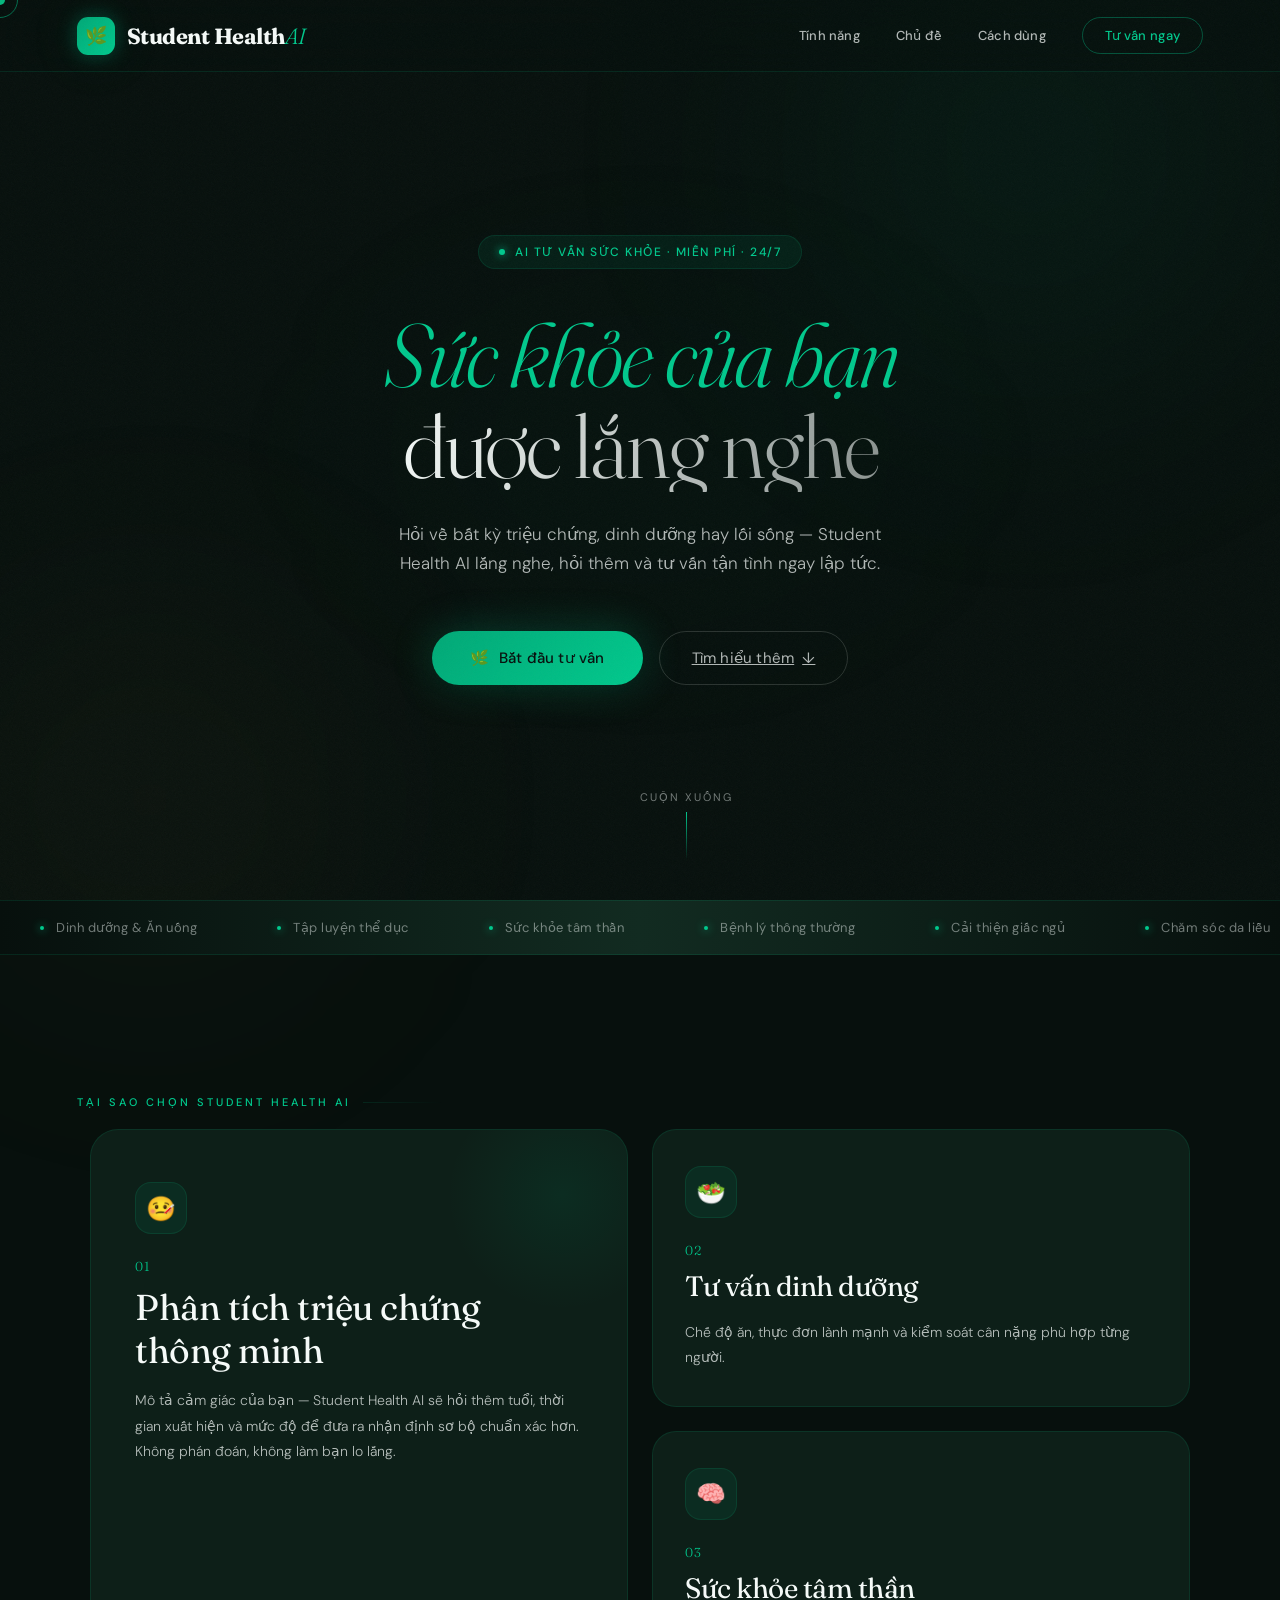
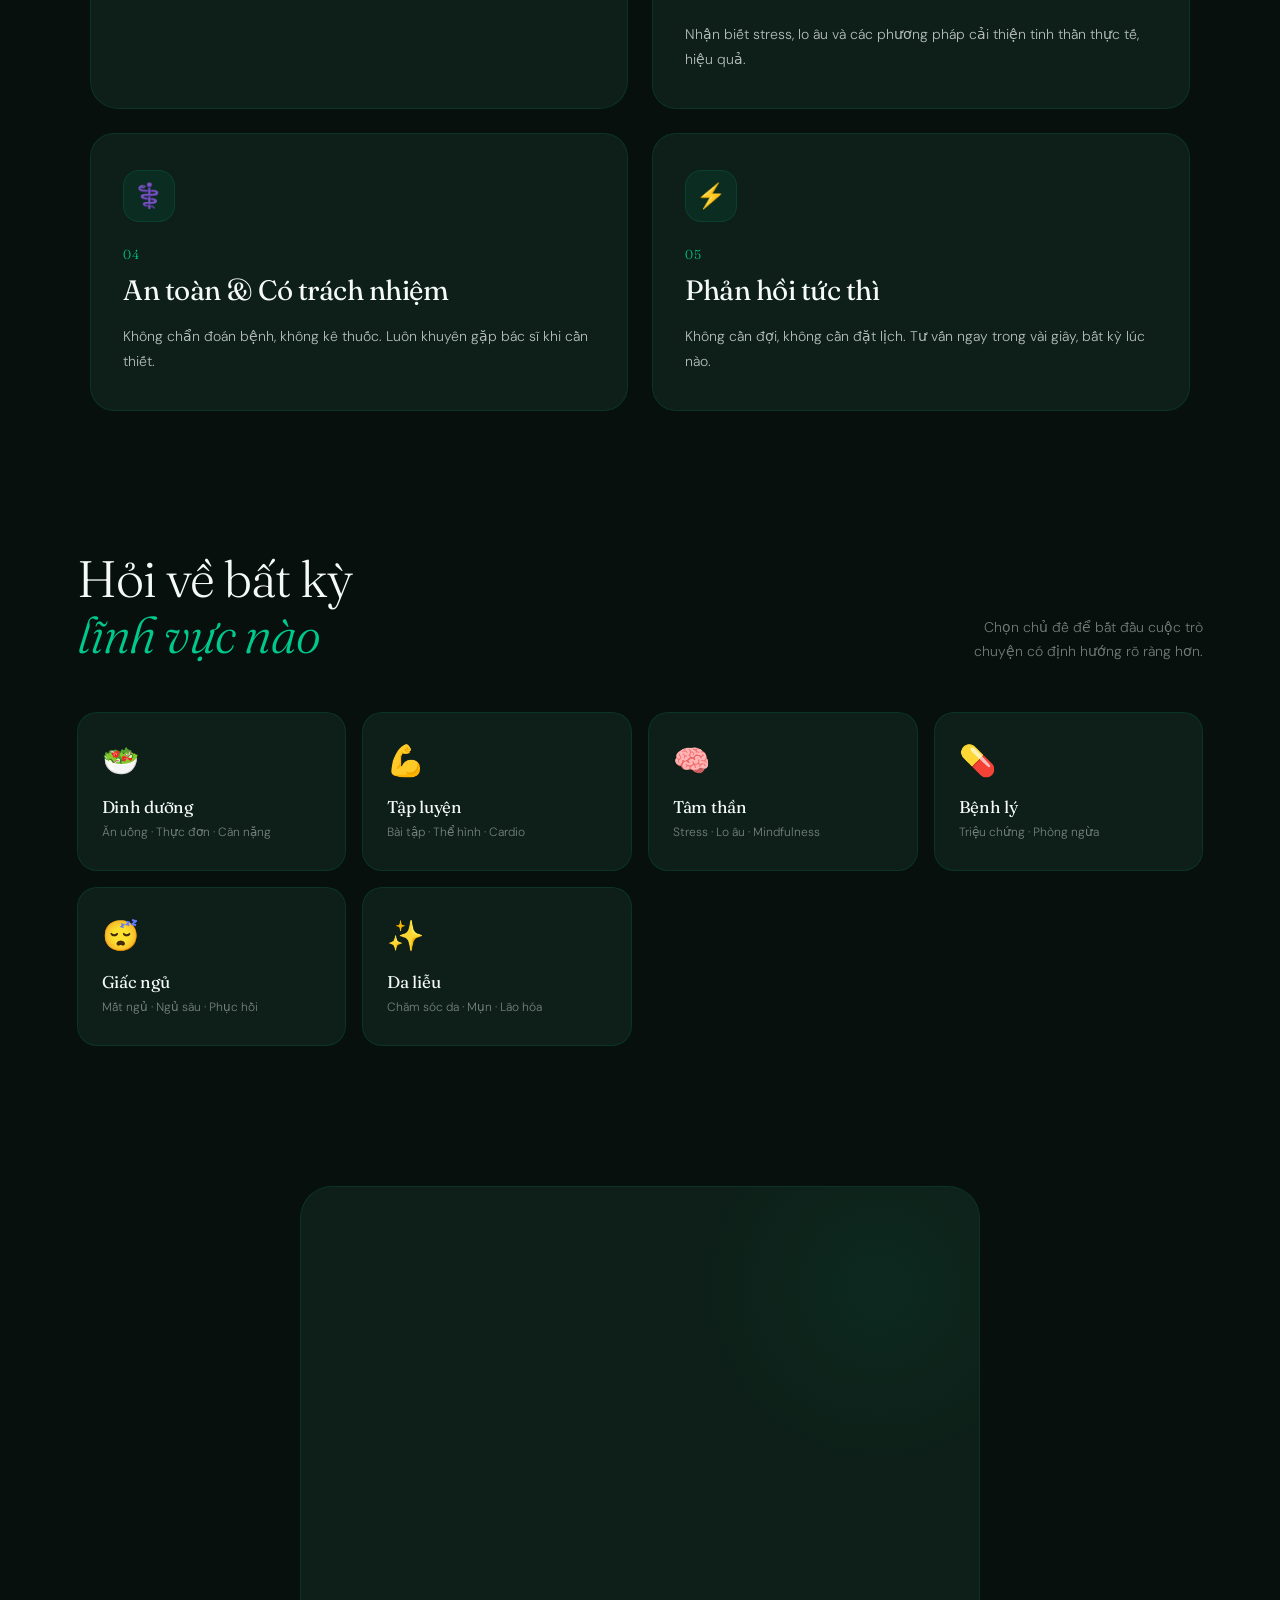
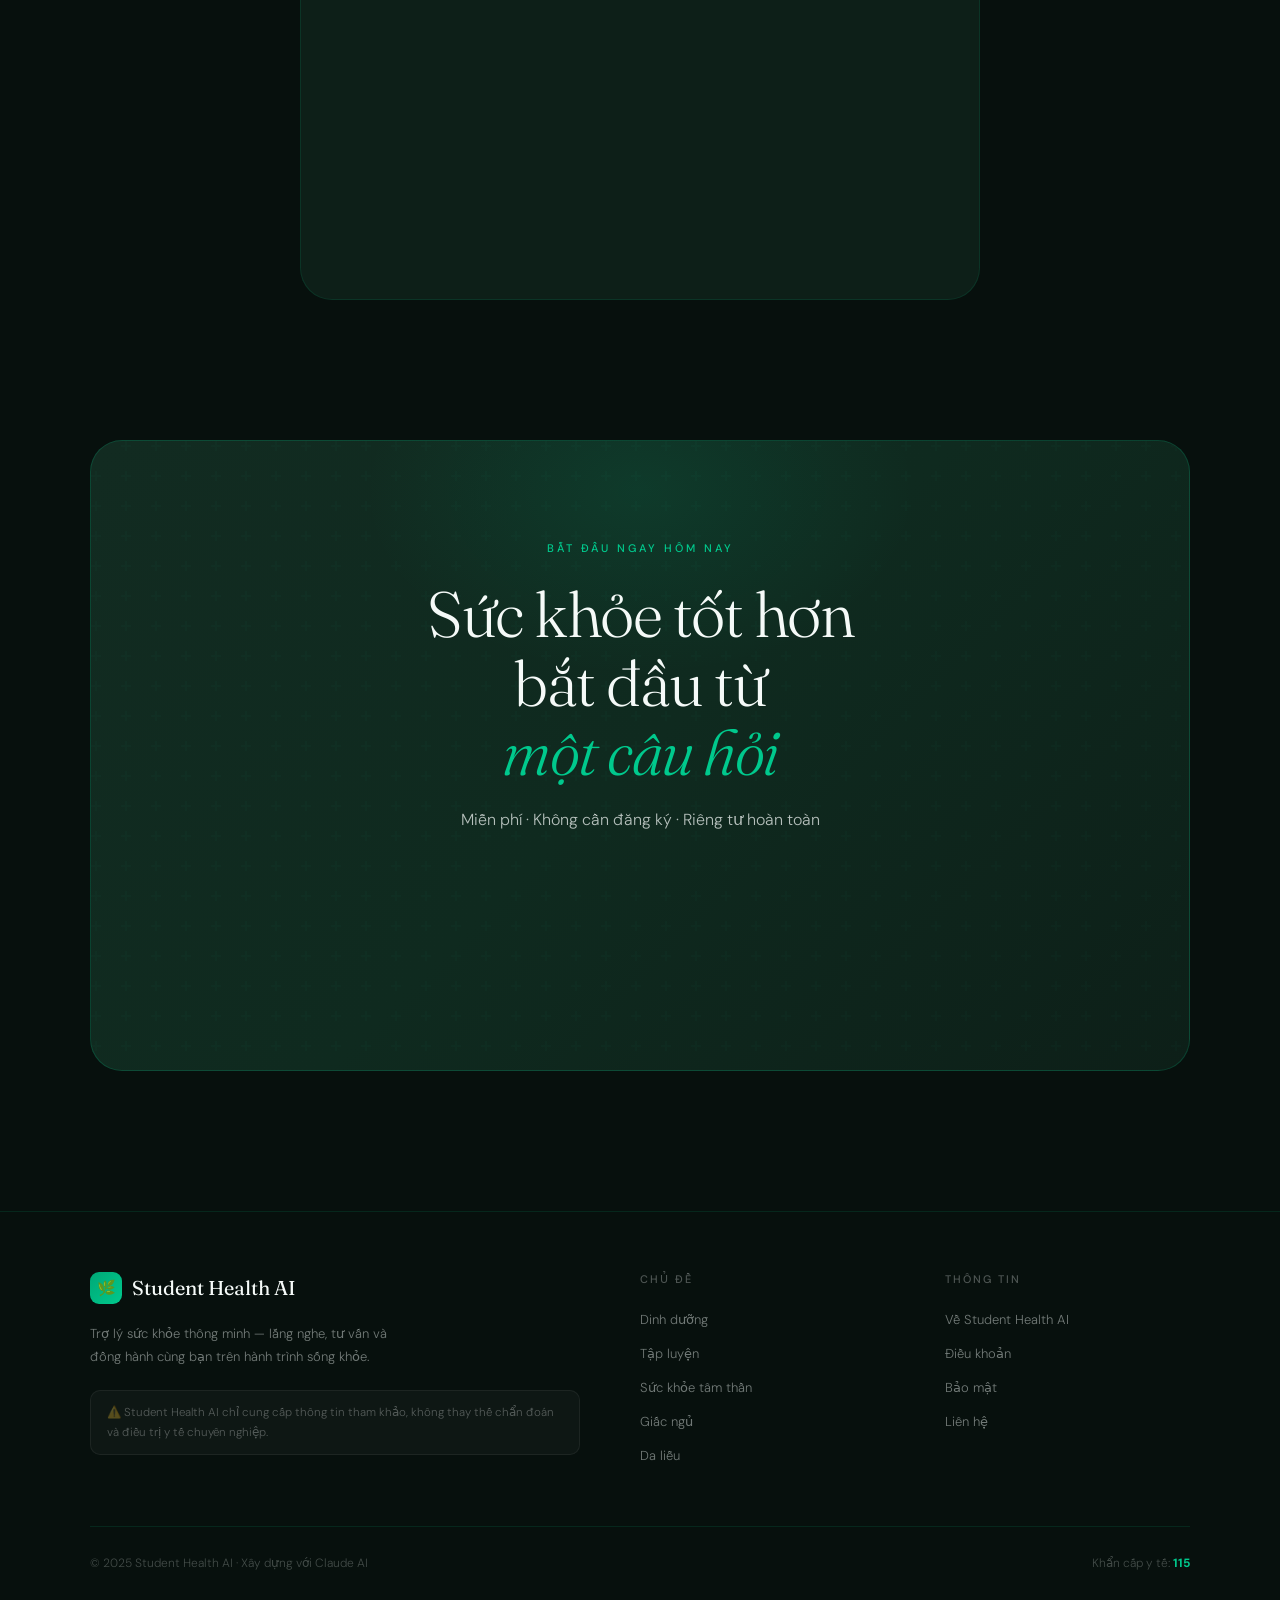
==== commit a5e1f7f3: "Add files via upload" ====
--- a/intro.html
+++ b/intro.html
@@ -1109,10 +1109,21 @@
 <script>
 function getCurrentUser() {
   try {
+    const timeoutMs = 60 * 60 * 1000;
+    const lastActivityRaw = localStorage.getItem('sessionLastActivityAt');
+    const lastActivity = parseInt(lastActivityRaw || '', 10);
+
+    if (Number.isFinite(lastActivity) && Date.now() - lastActivity >= timeoutMs) {
+      localStorage.removeItem('currentUser');
+      localStorage.removeItem('sessionLastActivityAt');
+      return null;
+    }
+
     const raw = localStorage.getItem('currentUser');
     if (!raw) return null;
     const parsed = JSON.parse(raw);
     if (!parsed || typeof parsed !== 'object') return null;
+    localStorage.setItem('sessionLastActivityAt', String(Date.now()));
     return parsed;
   } catch (e) {
     return null;
